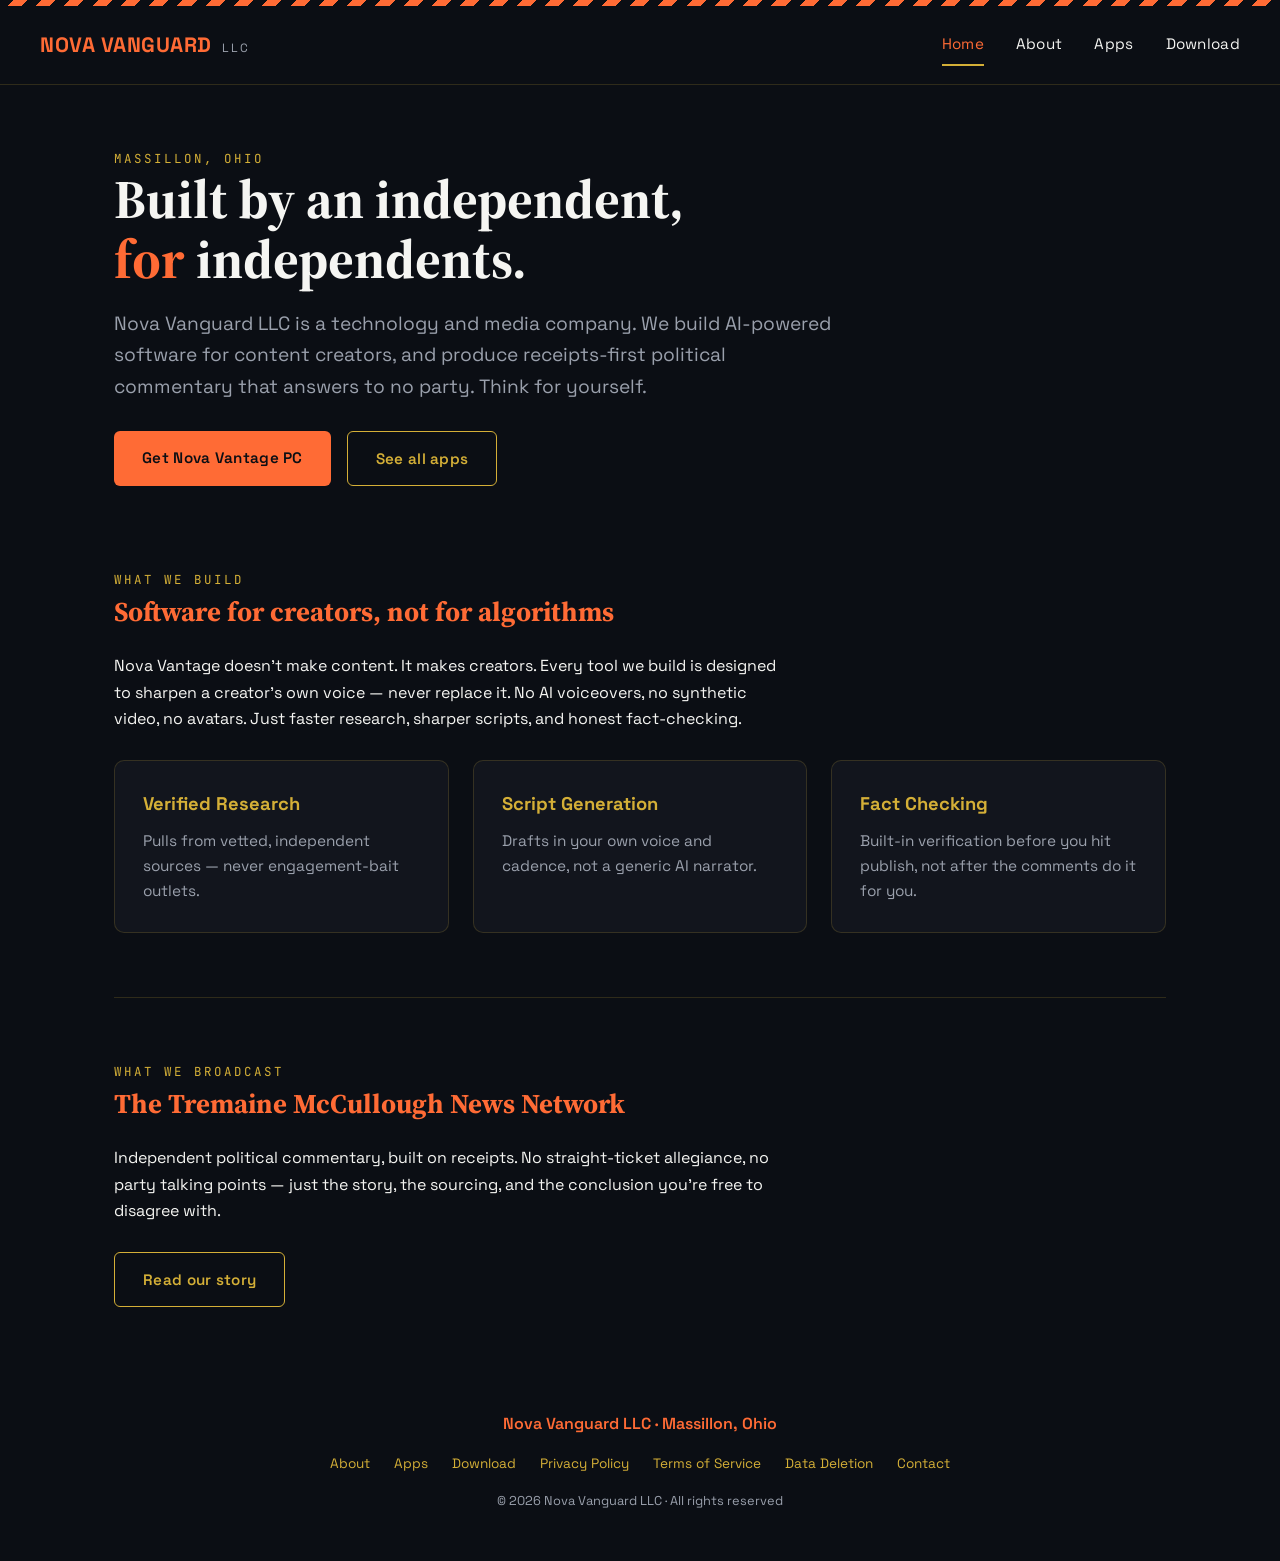
==== index.html @ 0b2250af "Add files via upload" ====
<!DOCTYPE html>
<html lang="en">
<head>
<meta charset="UTF-8" />
<meta name="viewport" content="width=device-width, initial-scale=1.0" />
<title>Nova Vanguard LLC — Technology &amp; Independent Media</title>
<meta name="description" content="Nova Vanguard LLC builds AI-powered creator tools and produces receipts-first independent political commentary." />
<link rel="preconnect" href="https://fonts.googleapis.com">
<link href="https://fonts.googleapis.com/css2?family=Source+Serif+4:ital,opsz,wght@0,8..60,400;0,8..60,600;1,8..60,400&family=Space+Grotesk:wght@400;500;600;700&family=JetBrains+Mono:wght@400;500&display=swap" rel="stylesheet">
<link rel="stylesheet" href="styles.css">
</head>
<body>
<div class="stripe-bar"></div>

<header class="site-nav">
  <a href="index.html" class="brand">
    <span class="mark">NOVA VANGUARD</span>
    <span class="sub">LLC</span>
  </a>
  <nav class="links">
    <a href="index.html" class="active">Home</a>
    <a href="about.html">About</a>
    <a href="apps.html">Apps</a>
    <a href="download.html">Download</a>
  </nav>
</header>

<main class="wide">
  <section style="border-bottom:none; padding-bottom:20px;">
    <p class="eyebrow">Massillon, Ohio</p>
    <h1>Built by an independent,<br><span class="accent">for</span> independents.</h1>
    <p class="lede">
      Nova Vanguard LLC is a technology and media company. We build AI-powered
      software for content creators, and produce receipts-first political
      commentary that answers to no party. Think for yourself.
    </p>
    <div class="btn-row">
      <a href="download.html" class="btn btn-primary">Get Nova Vantage PC</a>
      <a href="apps.html" class="btn btn-outline">See all apps</a>
    </div>
  </section>

  <section>
    <p class="eyebrow">What we build</p>
    <h2>Software for creators, not for algorithms</h2>
    <p>
      Nova Vantage doesn't make content. It makes creators. Every tool we
      build is designed to sharpen a creator's own voice — never replace it.
      No AI voiceovers, no synthetic video, no avatars. Just faster research,
      sharper scripts, and honest fact-checking.
    </p>
    <div class="card-grid">
      <div class="card">
        <h3>Verified Research</h3>
        <p>Pulls from vetted, independent sources — never engagement-bait outlets.</p>
      </div>
      <div class="card">
        <h3>Script Generation</h3>
        <p>Drafts in your own voice and cadence, not a generic AI narrator.</p>
      </div>
      <div class="card">
        <h3>Fact Checking</h3>
        <p>Built-in verification before you hit publish, not after the comments do it for you.</p>
      </div>
    </div>
  </section>

  <section>
    <p class="eyebrow">What we broadcast</p>
    <h2>The Tremaine McCullough News Network</h2>
    <p>
      Independent political commentary, built on receipts. No straight-ticket
      allegiance, no party talking points — just the story, the sourcing, and
      the conclusion you're free to disagree with.
    </p>
    <div class="btn-row">
      <a href="about.html" class="btn btn-outline">Read our story</a>
    </div>
  </section>
</main>

<footer>
  <div class="footer-brand">Nova Vanguard LLC · Massillon, Ohio</div>
  <div class="footer-links">
    <a href="about.html">About</a>
    <a href="apps.html">Apps</a>
    <a href="download.html">Download</a>
    <a href="privacy.html">Privacy Policy</a>
    <a href="terms.html">Terms of Service</a>
    <a href="data-deletion.html">Data Deletion</a>
    <a href="mailto:tremainej@novavanguardllc.com">Contact</a>
  </div>
  <div class="copyright">© 2026 Nova Vanguard LLC · All rights reserved</div>
</footer>

</body>
</html>
---- styles.css ----
:root {
  --black: #0B0E14;
  --black-soft: #12151D;
  --orange: #FF6B35;
  --gold: #D4AF37;
  --white: #F5F5F2;
  --grey: #9AA0AC;
  --border: rgba(212, 175, 55, 0.18);
}

* { box-sizing: border-box; margin: 0; padding: 0; }

html { scroll-behavior: smooth; }

body {
  background: var(--black);
  color: var(--white);
  font-family: 'Space Grotesk', 'Segoe UI', Arial, sans-serif;
  line-height: 1.65;
  -webkit-font-smoothing: antialiased;
}

a { color: inherit; }

.serif {
  font-family: 'Source Serif 4', Georgia, serif;
}

.mono {
  font-family: 'JetBrains Mono', 'Courier New', monospace;
}

/* Tiger stripe accent bar */
.stripe-bar {
  height: 6px;
  background: repeating-linear-gradient(
    -45deg,
    var(--black) 0px, var(--black) 10px,
    var(--orange) 10px, var(--orange) 20px
  );
}

/* Nav */
header.site-nav {
  display: flex;
  align-items: center;
  justify-content: space-between;
  padding: 22px 40px;
  border-bottom: 1px solid var(--border);
  flex-wrap: wrap;
  gap: 16px;
}

.brand {
  display: flex;
  align-items: baseline;
  gap: 10px;
  text-decoration: none;
}

.brand .mark {
  color: var(--orange);
  font-weight: 700;
  font-size: 1.3rem;
  letter-spacing: 0.5px;
}

.brand .sub {
  color: var(--grey);
  font-size: 0.75rem;
  letter-spacing: 2px;
  text-transform: uppercase;
}

nav.links {
  display: flex;
  gap: 32px;
  flex-wrap: wrap;
}

nav.links a {
  text-decoration: none;
  color: var(--white);
  font-size: 0.95rem;
  letter-spacing: 0.3px;
  position: relative;
  padding-bottom: 4px;
}

nav.links a.active,
nav.links a:hover {
  color: var(--orange);
}

nav.links a.active::after {
  content: '';
  position: absolute;
  left: 0; right: 0; bottom: -6px;
  height: 2px;
  background: var(--gold);
}

/* Layout */
main {
  max-width: 960px;
  margin: 0 auto;
  padding: 0 24px;
}

.wide { max-width: 1100px; }

section {
  padding: 64px 0;
  border-bottom: 1px solid var(--border);
}

section:last-of-type { border-bottom: none; }

h1 {
  font-family: 'Source Serif 4', Georgia, serif;
  font-size: clamp(2.2rem, 5vw, 3.4rem);
  line-height: 1.1;
  color: var(--white);
}

h1 .accent { color: var(--orange); }

h2 {
  font-family: 'Source Serif 4', Georgia, serif;
  font-size: 1.7rem;
  color: var(--orange);
  margin-bottom: 18px;
}

h3 {
  font-size: 1.15rem;
  color: var(--gold);
  margin-bottom: 10px;
}

p { color: var(--white); max-width: 68ch; }

p.lede {
  font-size: 1.2rem;
  color: var(--grey);
  margin-top: 18px;
  max-width: 60ch;
}

.eyebrow {
  font-family: 'JetBrains Mono', monospace;
  font-size: 0.78rem;
  letter-spacing: 3px;
  text-transform: uppercase;
  color: var(--gold);
}

/* Cards */
.card-grid {
  display: grid;
  grid-template-columns: repeat(auto-fit, minmax(260px, 1fr));
  gap: 24px;
  margin-top: 28px;
}

.card {
  background: var(--black-soft);
  border: 1px solid var(--border);
  border-radius: 10px;
  padding: 28px;
}

.card h3 { margin-bottom: 8px; }
.card p { color: var(--grey); font-size: 0.96rem; }

/* Buttons */
.btn {
  display: inline-block;
  padding: 14px 28px;
  border-radius: 6px;
  font-weight: 600;
  text-decoration: none;
  font-size: 0.95rem;
  letter-spacing: 0.3px;
  transition: transform 0.15s ease, box-shadow 0.15s ease;
}

.btn-primary {
  background: var(--orange);
  color: var(--black);
}

.btn-primary:hover {
  transform: translateY(-2px);
  box-shadow: 0 8px 24px rgba(255, 107, 53, 0.25);
}

.btn-outline {
  border: 1px solid var(--gold);
  color: var(--gold);
}

.btn-outline:hover {
  background: rgba(212, 175, 55, 0.08);
}

.btn-row { display: flex; gap: 16px; flex-wrap: wrap; margin-top: 28px; }

/* Pricing */
.tier {
  background: var(--black-soft);
  border: 1px solid var(--border);
  border-radius: 10px;
  padding: 28px;
}

.tier.featured {
  border-color: var(--orange);
  box-shadow: 0 0 0 1px var(--orange) inset;
}

.tier .price {
  font-family: 'Source Serif 4', serif;
  font-size: 2rem;
  color: var(--white);
  margin: 10px 0;
}

.tier ul {
  list-style: none;
  margin-top: 16px;
}

.tier li {
  color: var(--grey);
  font-size: 0.92rem;
  padding: 6px 0;
  border-bottom: 1px dashed var(--border);
}

.tier li:last-child { border-bottom: none; }

/* Legal pages */
.legal p, .legal li { color: var(--grey); }
.legal h2 { font-size: 1.3rem; margin-top: 36px; }
.legal ul { padding-left: 22px; margin-top: 10px; }
.legal li { margin-bottom: 6px; }
.updated {
  font-family: 'JetBrains Mono', monospace;
  font-size: 0.8rem;
  color: var(--gold);
}

/* Footer */
footer {
  padding: 40px 24px 50px;
  text-align: center;
}

footer .footer-brand {
  color: var(--orange);
  font-weight: 600;
  margin-bottom: 12px;
}

footer .footer-links a {
  text-decoration: none;
  color: var(--gold);
  margin: 0 10px;
  font-size: 0.85rem;
}

footer .footer-links a:hover { text-decoration: underline; }

footer .copyright {
  margin-top: 14px;
  font-size: 0.8rem;
  color: var(--grey);
}

@media (max-width: 640px) {
  header.site-nav { padding: 18px 20px; }
  nav.links { gap: 20px; }
  section { padding: 44px 0; }
}
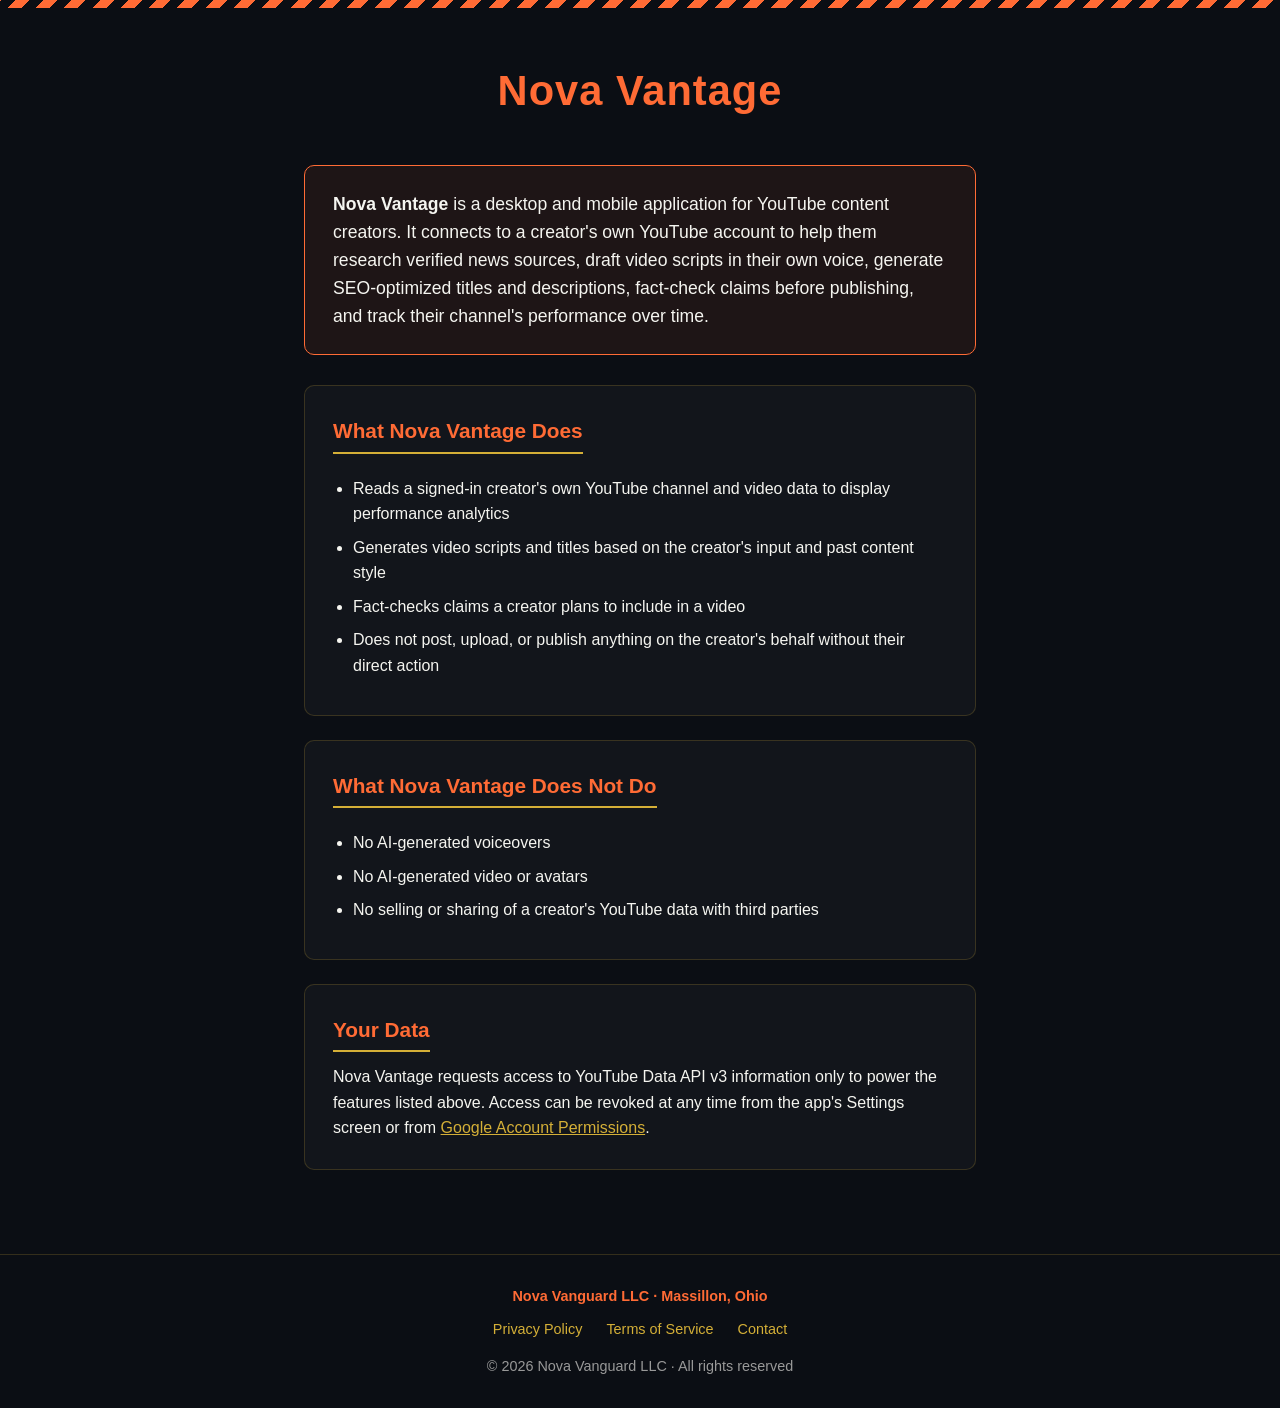
==== commit 25b3b2fb: "Add files via upload" ====
--- a/index.html
+++ b/index.html
@@ -3,94 +3,147 @@
 <head>
 <meta charset="UTF-8" />
 <meta name="viewport" content="width=device-width, initial-scale=1.0" />
-<title>Nova Vanguard LLC — Technology &amp; Independent Media</title>
-<meta name="description" content="Nova Vanguard LLC builds AI-powered creator tools and produces receipts-first independent political commentary." />
-<link rel="preconnect" href="https://fonts.googleapis.com">
-<link href="https://fonts.googleapis.com/css2?family=Source+Serif+4:ital,opsz,wght@0,8..60,400;0,8..60,600;1,8..60,400&family=Space+Grotesk:wght@400;500;600;700&family=JetBrains+Mono:wght@400;500&display=swap" rel="stylesheet">
-<link rel="stylesheet" href="styles.css">
+<title>Nova Vantage</title>
+<style>
+  :root {
+    --black: #0B0E14;
+    --orange: #FF6B35;
+    --gold: #D4AF37;
+    --white: #F5F5F0;
+  }
+  * { box-sizing: border-box; margin: 0; padding: 0; }
+  body {
+    background: var(--black);
+    color: var(--white);
+    font-family: 'Segoe UI', Arial, sans-serif;
+    line-height: 1.6;
+  }
+  .stripe-bar {
+    height: 8px;
+    background: repeating-linear-gradient(
+      -45deg,
+      var(--black),
+      var(--black) 10px,
+      var(--orange) 10px,
+      var(--orange) 20px
+    );
+  }
+  header {
+    text-align: center;
+    padding: 50px 20px 20px;
+  }
+  header h1 {
+    font-size: 2.6rem;
+    letter-spacing: 1px;
+    color: var(--orange);
+  }
+  main {
+    max-width: 720px;
+    margin: 0 auto;
+    padding: 0 24px 60px;
+  }
+  .purpose {
+    background: rgba(255,107,53,0.08);
+    border: 1px solid var(--orange);
+    border-radius: 10px;
+    padding: 24px 28px;
+    margin: 20px 0 30px;
+    font-size: 1.1rem;
+  }
+  section {
+    background: rgba(255,255,255,0.03);
+    border: 1px solid rgba(212,175,55,0.2);
+    border-radius: 10px;
+    padding: 28px;
+    margin-bottom: 24px;
+  }
+  section h2 {
+    color: var(--orange);
+    font-size: 1.3rem;
+    margin-bottom: 12px;
+    border-bottom: 2px solid var(--gold);
+    display: inline-block;
+    padding-bottom: 4px;
+  }
+  ul {
+    padding-left: 20px;
+    margin-top: 10px;
+  }
+  li { margin-bottom: 8px; }
+  footer {
+    text-align: center;
+    padding: 30px 20px;
+    border-top: 1px solid rgba(212,175,55,0.2);
+    font-size: 0.9rem;
+    color: #999;
+  }
+  footer a {
+    color: var(--gold);
+    text-decoration: none;
+    margin: 0 10px;
+  }
+  footer a:hover { text-decoration: underline; }
+  .footer-brand {
+    margin-bottom: 10px;
+    color: var(--orange);
+    font-weight: 600;
+  }
+</style>
 </head>
 <body>
+
 <div class="stripe-bar"></div>
 
-<header class="site-nav">
-  <a href="index.html" class="brand">
-    <span class="mark">NOVA VANGUARD</span>
-    <span class="sub">LLC</span>
-  </a>
-  <nav class="links">
-    <a href="index.html" class="active">Home</a>
-    <a href="about.html">About</a>
-    <a href="apps.html">Apps</a>
-    <a href="download.html">Download</a>
-  </nav>
+<header>
+  <h1>Nova Vantage</h1>
 </header>
 
-<main class="wide">
-  <section style="border-bottom:none; padding-bottom:20px;">
-    <p class="eyebrow">Massillon, Ohio</p>
-    <h1>Built by an independent,<br><span class="accent">for</span> independents.</h1>
-    <p class="lede">
-      Nova Vanguard LLC is a technology and media company. We build AI-powered
-      software for content creators, and produce receipts-first political
-      commentary that answers to no party. Think for yourself.
-    </p>
-    <div class="btn-row">
-      <a href="download.html" class="btn btn-primary">Get Nova Vantage PC</a>
-      <a href="apps.html" class="btn btn-outline">See all apps</a>
-    </div>
+<main>
+  <p class="purpose">
+    <strong>Nova Vantage</strong> is a desktop and mobile application for
+    YouTube content creators. It connects to a creator's own YouTube
+    account to help them research verified news sources, draft video
+    scripts in their own voice, generate SEO-optimized titles and
+    descriptions, fact-check claims before publishing, and track their
+    channel's performance over time.
+  </p>
+
+  <section>
+    <h2>What Nova Vantage Does</h2>
+    <ul>
+      <li>Reads a signed-in creator's own YouTube channel and video data to display performance analytics</li>
+      <li>Generates video scripts and titles based on the creator's input and past content style</li>
+      <li>Fact-checks claims a creator plans to include in a video</li>
+      <li>Does not post, upload, or publish anything on the creator's behalf without their direct action</li>
+    </ul>
   </section>
 
   <section>
-    <p class="eyebrow">What we build</p>
-    <h2>Software for creators, not for algorithms</h2>
-    <p>
-      Nova Vantage doesn't make content. It makes creators. Every tool we
-      build is designed to sharpen a creator's own voice — never replace it.
-      No AI voiceovers, no synthetic video, no avatars. Just faster research,
-      sharper scripts, and honest fact-checking.
-    </p>
-    <div class="card-grid">
-      <div class="card">
-        <h3>Verified Research</h3>
-        <p>Pulls from vetted, independent sources — never engagement-bait outlets.</p>
-      </div>
-      <div class="card">
-        <h3>Script Generation</h3>
-        <p>Drafts in your own voice and cadence, not a generic AI narrator.</p>
-      </div>
-      <div class="card">
-        <h3>Fact Checking</h3>
-        <p>Built-in verification before you hit publish, not after the comments do it for you.</p>
-      </div>
-    </div>
+    <h2>What Nova Vantage Does Not Do</h2>
+    <ul>
+      <li>No AI-generated voiceovers</li>
+      <li>No AI-generated video or avatars</li>
+      <li>No selling or sharing of a creator's YouTube data with third parties</li>
+    </ul>
   </section>
 
   <section>
-    <p class="eyebrow">What we broadcast</p>
-    <h2>The Tremaine McCullough News Network</h2>
+    <h2>Your Data</h2>
     <p>
-      Independent political commentary, built on receipts. No straight-ticket
-      allegiance, no party talking points — just the story, the sourcing, and
-      the conclusion you're free to disagree with.
+      Nova Vantage requests access to YouTube Data API v3 information only
+      to power the features listed above. Access can be revoked at any time
+      from the app's Settings screen or from
+      <a href="https://myaccount.google.com/permissions" style="color: var(--gold);">Google Account Permissions</a>.
     </p>
-    <div class="btn-row">
-      <a href="about.html" class="btn btn-outline">Read our story</a>
-    </div>
   </section>
 </main>
 
 <footer>
   <div class="footer-brand">Nova Vanguard LLC · Massillon, Ohio</div>
-  <div class="footer-links">
-    <a href="about.html">About</a>
-    <a href="apps.html">Apps</a>
-    <a href="download.html">Download</a>
-    <a href="privacy.html">Privacy Policy</a>
-    <a href="terms.html">Terms of Service</a>
-    <a href="data-deletion.html">Data Deletion</a>
-    <a href="mailto:tremainej@novavanguardllc.com">Contact</a>
-  </div>
-  <div class="copyright">© 2026 Nova Vanguard LLC · All rights reserved</div>
+  <a href="./privacy-policy.html">Privacy Policy</a>
+  <a href="./terms.html">Terms of Service</a>
+  <a href="mailto:tremainej@novavanguardllc.com">Contact</a>
+  <p style="margin-top: 14px;">© 2026 Nova Vanguard LLC · All rights reserved</p>
 </footer>
 
 </body>
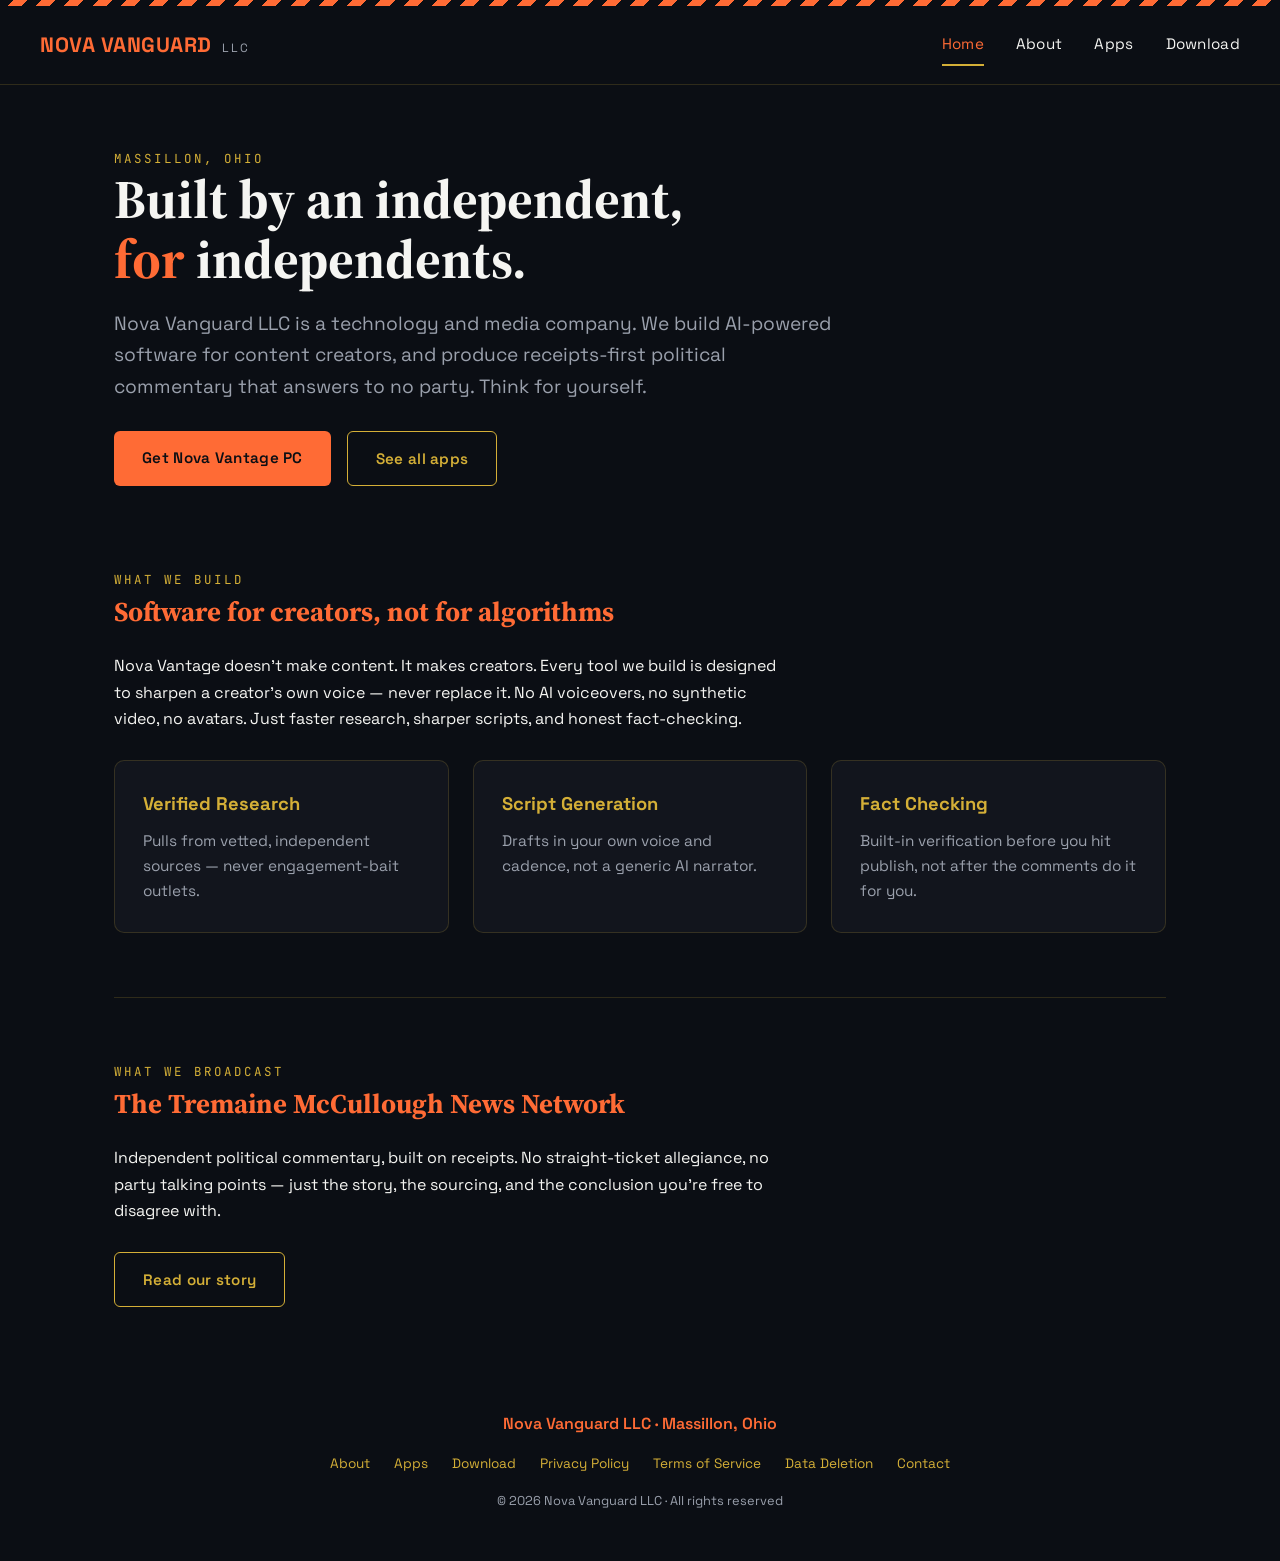
==== commit 97062cc5: "Add files via upload" ====
--- a/index.html
+++ b/index.html
@@ -3,147 +3,94 @@
 <head>
 <meta charset="UTF-8" />
 <meta name="viewport" content="width=device-width, initial-scale=1.0" />
-<title>Nova Vantage</title>
-<style>
-  :root {
-    --black: #0B0E14;
-    --orange: #FF6B35;
-    --gold: #D4AF37;
-    --white: #F5F5F0;
-  }
-  * { box-sizing: border-box; margin: 0; padding: 0; }
-  body {
-    background: var(--black);
-    color: var(--white);
-    font-family: 'Segoe UI', Arial, sans-serif;
-    line-height: 1.6;
-  }
-  .stripe-bar {
-    height: 8px;
-    background: repeating-linear-gradient(
-      -45deg,
-      var(--black),
-      var(--black) 10px,
-      var(--orange) 10px,
-      var(--orange) 20px
-    );
-  }
-  header {
-    text-align: center;
-    padding: 50px 20px 20px;
-  }
-  header h1 {
-    font-size: 2.6rem;
-    letter-spacing: 1px;
-    color: var(--orange);
-  }
-  main {
-    max-width: 720px;
-    margin: 0 auto;
-    padding: 0 24px 60px;
-  }
-  .purpose {
-    background: rgba(255,107,53,0.08);
-    border: 1px solid var(--orange);
-    border-radius: 10px;
-    padding: 24px 28px;
-    margin: 20px 0 30px;
-    font-size: 1.1rem;
-  }
-  section {
-    background: rgba(255,255,255,0.03);
-    border: 1px solid rgba(212,175,55,0.2);
-    border-radius: 10px;
-    padding: 28px;
-    margin-bottom: 24px;
-  }
-  section h2 {
-    color: var(--orange);
-    font-size: 1.3rem;
-    margin-bottom: 12px;
-    border-bottom: 2px solid var(--gold);
-    display: inline-block;
-    padding-bottom: 4px;
-  }
-  ul {
-    padding-left: 20px;
-    margin-top: 10px;
-  }
-  li { margin-bottom: 8px; }
-  footer {
-    text-align: center;
-    padding: 30px 20px;
-    border-top: 1px solid rgba(212,175,55,0.2);
-    font-size: 0.9rem;
-    color: #999;
-  }
-  footer a {
-    color: var(--gold);
-    text-decoration: none;
-    margin: 0 10px;
-  }
-  footer a:hover { text-decoration: underline; }
-  .footer-brand {
-    margin-bottom: 10px;
-    color: var(--orange);
-    font-weight: 600;
-  }
-</style>
+<title>Nova Vanguard LLC — Technology &amp; Independent Media</title>
+<meta name="description" content="Nova Vanguard LLC builds AI-powered creator tools and produces receipts-first independent political commentary." />
+<link rel="preconnect" href="https://fonts.googleapis.com">
+<link href="https://fonts.googleapis.com/css2?family=Source+Serif+4:ital,opsz,wght@0,8..60,400;0,8..60,600;1,8..60,400&family=Space+Grotesk:wght@400;500;600;700&family=JetBrains+Mono:wght@400;500&display=swap" rel="stylesheet">
+<link rel="stylesheet" href="styles.css">
 </head>
 <body>
-
 <div class="stripe-bar"></div>
 
-<header>
-  <h1>Nova Vantage</h1>
+<header class="site-nav">
+  <a href="index.html" class="brand">
+    <span class="mark">NOVA VANGUARD</span>
+    <span class="sub">LLC</span>
+  </a>
+  <nav class="links">
+    <a href="index.html" class="active">Home</a>
+    <a href="about.html">About</a>
+    <a href="apps.html">Apps</a>
+    <a href="download.html">Download</a>
+  </nav>
 </header>
 
-<main>
-  <p class="purpose">
-    <strong>Nova Vantage</strong> is a desktop and mobile application for
-    YouTube content creators. It connects to a creator's own YouTube
-    account to help them research verified news sources, draft video
-    scripts in their own voice, generate SEO-optimized titles and
-    descriptions, fact-check claims before publishing, and track their
-    channel's performance over time.
-  </p>
-
-  <section>
-    <h2>What Nova Vantage Does</h2>
-    <ul>
-      <li>Reads a signed-in creator's own YouTube channel and video data to display performance analytics</li>
-      <li>Generates video scripts and titles based on the creator's input and past content style</li>
-      <li>Fact-checks claims a creator plans to include in a video</li>
-      <li>Does not post, upload, or publish anything on the creator's behalf without their direct action</li>
-    </ul>
+<main class="wide">
+  <section style="border-bottom:none; padding-bottom:20px;">
+    <p class="eyebrow">Massillon, Ohio</p>
+    <h1>Built by an independent,<br><span class="accent">for</span> independents.</h1>
+    <p class="lede">
+      Nova Vanguard LLC is a technology and media company. We build AI-powered
+      software for content creators, and produce receipts-first political
+      commentary that answers to no party. Think for yourself.
+    </p>
+    <div class="btn-row">
+      <a href="download.html" class="btn btn-primary">Get Nova Vantage PC</a>
+      <a href="apps.html" class="btn btn-outline">See all apps</a>
+    </div>
   </section>
 
   <section>
-    <h2>What Nova Vantage Does Not Do</h2>
-    <ul>
-      <li>No AI-generated voiceovers</li>
-      <li>No AI-generated video or avatars</li>
-      <li>No selling or sharing of a creator's YouTube data with third parties</li>
-    </ul>
+    <p class="eyebrow">What we build</p>
+    <h2>Software for creators, not for algorithms</h2>
+    <p>
+      Nova Vantage doesn't make content. It makes creators. Every tool we
+      build is designed to sharpen a creator's own voice — never replace it.
+      No AI voiceovers, no synthetic video, no avatars. Just faster research,
+      sharper scripts, and honest fact-checking.
+    </p>
+    <div class="card-grid">
+      <div class="card">
+        <h3>Verified Research</h3>
+        <p>Pulls from vetted, independent sources — never engagement-bait outlets.</p>
+      </div>
+      <div class="card">
+        <h3>Script Generation</h3>
+        <p>Drafts in your own voice and cadence, not a generic AI narrator.</p>
+      </div>
+      <div class="card">
+        <h3>Fact Checking</h3>
+        <p>Built-in verification before you hit publish, not after the comments do it for you.</p>
+      </div>
+    </div>
   </section>
 
   <section>
-    <h2>Your Data</h2>
+    <p class="eyebrow">What we broadcast</p>
+    <h2>The Tremaine McCullough News Network</h2>
     <p>
-      Nova Vantage requests access to YouTube Data API v3 information only
-      to power the features listed above. Access can be revoked at any time
-      from the app's Settings screen or from
-      <a href="https://myaccount.google.com/permissions" style="color: var(--gold);">Google Account Permissions</a>.
+      Independent political commentary, built on receipts. No straight-ticket
+      allegiance, no party talking points — just the story, the sourcing, and
+      the conclusion you're free to disagree with.
     </p>
+    <div class="btn-row">
+      <a href="about.html" class="btn btn-outline">Read our story</a>
+    </div>
   </section>
 </main>
 
 <footer>
   <div class="footer-brand">Nova Vanguard LLC · Massillon, Ohio</div>
-  <a href="./privacy-policy.html">Privacy Policy</a>
-  <a href="./terms.html">Terms of Service</a>
-  <a href="mailto:tremainej@novavanguardllc.com">Contact</a>
-  <p style="margin-top: 14px;">© 2026 Nova Vanguard LLC · All rights reserved</p>
+  <div class="footer-links">
+    <a href="about.html">About</a>
+    <a href="apps.html">Apps</a>
+    <a href="download.html">Download</a>
+    <a href="privacy.html">Privacy Policy</a>
+    <a href="terms.html">Terms of Service</a>
+    <a href="data-deletion.html">Data Deletion</a>
+    <a href="mailto:tremainej@novavanguardllc.com">Contact</a>
+  </div>
+  <div class="copyright">© 2026 Nova Vanguard LLC · All rights reserved</div>
 </footer>
 
 </body>
--- a/styles.css
+++ b/styles.css
@@ -0,0 +1,285 @@
+:root {
+  --black: #0B0E14;
+  --black-soft: #12151D;
+  --orange: #FF6B35;
+  --gold: #D4AF37;
+  --white: #F5F5F2;
+  --grey: #9AA0AC;
+  --border: rgba(212, 175, 55, 0.18);
+}
+
+* { box-sizing: border-box; margin: 0; padding: 0; }
+
+html { scroll-behavior: smooth; }
+
+body {
+  background: var(--black);
+  color: var(--white);
+  font-family: 'Space Grotesk', 'Segoe UI', Arial, sans-serif;
+  line-height: 1.65;
+  -webkit-font-smoothing: antialiased;
+}
+
+a { color: inherit; }
+
+.serif {
+  font-family: 'Source Serif 4', Georgia, serif;
+}
+
+.mono {
+  font-family: 'JetBrains Mono', 'Courier New', monospace;
+}
+
+/* Tiger stripe accent bar */
+.stripe-bar {
+  height: 6px;
+  background: repeating-linear-gradient(
+    -45deg,
+    var(--black) 0px, var(--black) 10px,
+    var(--orange) 10px, var(--orange) 20px
+  );
+}
+
+/* Nav */
+header.site-nav {
+  display: flex;
+  align-items: center;
+  justify-content: space-between;
+  padding: 22px 40px;
+  border-bottom: 1px solid var(--border);
+  flex-wrap: wrap;
+  gap: 16px;
+}
+
+.brand {
+  display: flex;
+  align-items: baseline;
+  gap: 10px;
+  text-decoration: none;
+}
+
+.brand .mark {
+  color: var(--orange);
+  font-weight: 700;
+  font-size: 1.3rem;
+  letter-spacing: 0.5px;
+}
+
+.brand .sub {
+  color: var(--grey);
+  font-size: 0.75rem;
+  letter-spacing: 2px;
+  text-transform: uppercase;
+}
+
+nav.links {
+  display: flex;
+  gap: 32px;
+  flex-wrap: wrap;
+}
+
+nav.links a {
+  text-decoration: none;
+  color: var(--white);
+  font-size: 0.95rem;
+  letter-spacing: 0.3px;
+  position: relative;
+  padding-bottom: 4px;
+}
+
+nav.links a.active,
+nav.links a:hover {
+  color: var(--orange);
+}
+
+nav.links a.active::after {
+  content: '';
+  position: absolute;
+  left: 0; right: 0; bottom: -6px;
+  height: 2px;
+  background: var(--gold);
+}
+
+/* Layout */
+main {
+  max-width: 960px;
+  margin: 0 auto;
+  padding: 0 24px;
+}
+
+.wide { max-width: 1100px; }
+
+section {
+  padding: 64px 0;
+  border-bottom: 1px solid var(--border);
+}
+
+section:last-of-type { border-bottom: none; }
+
+h1 {
+  font-family: 'Source Serif 4', Georgia, serif;
+  font-size: clamp(2.2rem, 5vw, 3.4rem);
+  line-height: 1.1;
+  color: var(--white);
+}
+
+h1 .accent { color: var(--orange); }
+
+h2 {
+  font-family: 'Source Serif 4', Georgia, serif;
+  font-size: 1.7rem;
+  color: var(--orange);
+  margin-bottom: 18px;
+}
+
+h3 {
+  font-size: 1.15rem;
+  color: var(--gold);
+  margin-bottom: 10px;
+}
+
+p { color: var(--white); max-width: 68ch; }
+
+p.lede {
+  font-size: 1.2rem;
+  color: var(--grey);
+  margin-top: 18px;
+  max-width: 60ch;
+}
+
+.eyebrow {
+  font-family: 'JetBrains Mono', monospace;
+  font-size: 0.78rem;
+  letter-spacing: 3px;
+  text-transform: uppercase;
+  color: var(--gold);
+}
+
+/* Cards */
+.card-grid {
+  display: grid;
+  grid-template-columns: repeat(auto-fit, minmax(260px, 1fr));
+  gap: 24px;
+  margin-top: 28px;
+}
+
+.card {
+  background: var(--black-soft);
+  border: 1px solid var(--border);
+  border-radius: 10px;
+  padding: 28px;
+}
+
+.card h3 { margin-bottom: 8px; }
+.card p { color: var(--grey); font-size: 0.96rem; }
+
+/* Buttons */
+.btn {
+  display: inline-block;
+  padding: 14px 28px;
+  border-radius: 6px;
+  font-weight: 600;
+  text-decoration: none;
+  font-size: 0.95rem;
+  letter-spacing: 0.3px;
+  transition: transform 0.15s ease, box-shadow 0.15s ease;
+}
+
+.btn-primary {
+  background: var(--orange);
+  color: var(--black);
+}
+
+.btn-primary:hover {
+  transform: translateY(-2px);
+  box-shadow: 0 8px 24px rgba(255, 107, 53, 0.25);
+}
+
+.btn-outline {
+  border: 1px solid var(--gold);
+  color: var(--gold);
+}
+
+.btn-outline:hover {
+  background: rgba(212, 175, 55, 0.08);
+}
+
+.btn-row { display: flex; gap: 16px; flex-wrap: wrap; margin-top: 28px; }
+
+/* Pricing */
+.tier {
+  background: var(--black-soft);
+  border: 1px solid var(--border);
+  border-radius: 10px;
+  padding: 28px;
+}
+
+.tier.featured {
+  border-color: var(--orange);
+  box-shadow: 0 0 0 1px var(--orange) inset;
+}
+
+.tier .price {
+  font-family: 'Source Serif 4', serif;
+  font-size: 2rem;
+  color: var(--white);
+  margin: 10px 0;
+}
+
+.tier ul {
+  list-style: none;
+  margin-top: 16px;
+}
+
+.tier li {
+  color: var(--grey);
+  font-size: 0.92rem;
+  padding: 6px 0;
+  border-bottom: 1px dashed var(--border);
+}
+
+.tier li:last-child { border-bottom: none; }
+
+/* Legal pages */
+.legal p, .legal li { color: var(--grey); }
+.legal h2 { font-size: 1.3rem; margin-top: 36px; }
+.legal ul { padding-left: 22px; margin-top: 10px; }
+.legal li { margin-bottom: 6px; }
+.updated {
+  font-family: 'JetBrains Mono', monospace;
+  font-size: 0.8rem;
+  color: var(--gold);
+}
+
+/* Footer */
+footer {
+  padding: 40px 24px 50px;
+  text-align: center;
+}
+
+footer .footer-brand {
+  color: var(--orange);
+  font-weight: 600;
+  margin-bottom: 12px;
+}
+
+footer .footer-links a {
+  text-decoration: none;
+  color: var(--gold);
+  margin: 0 10px;
+  font-size: 0.85rem;
+}
+
+footer .footer-links a:hover { text-decoration: underline; }
+
+footer .copyright {
+  margin-top: 14px;
+  font-size: 0.8rem;
+  color: var(--grey);
+}
+
+@media (max-width: 640px) {
+  header.site-nav { padding: 18px 20px; }
+  nav.links { gap: 20px; }
+  section { padding: 44px 0; }
+}
